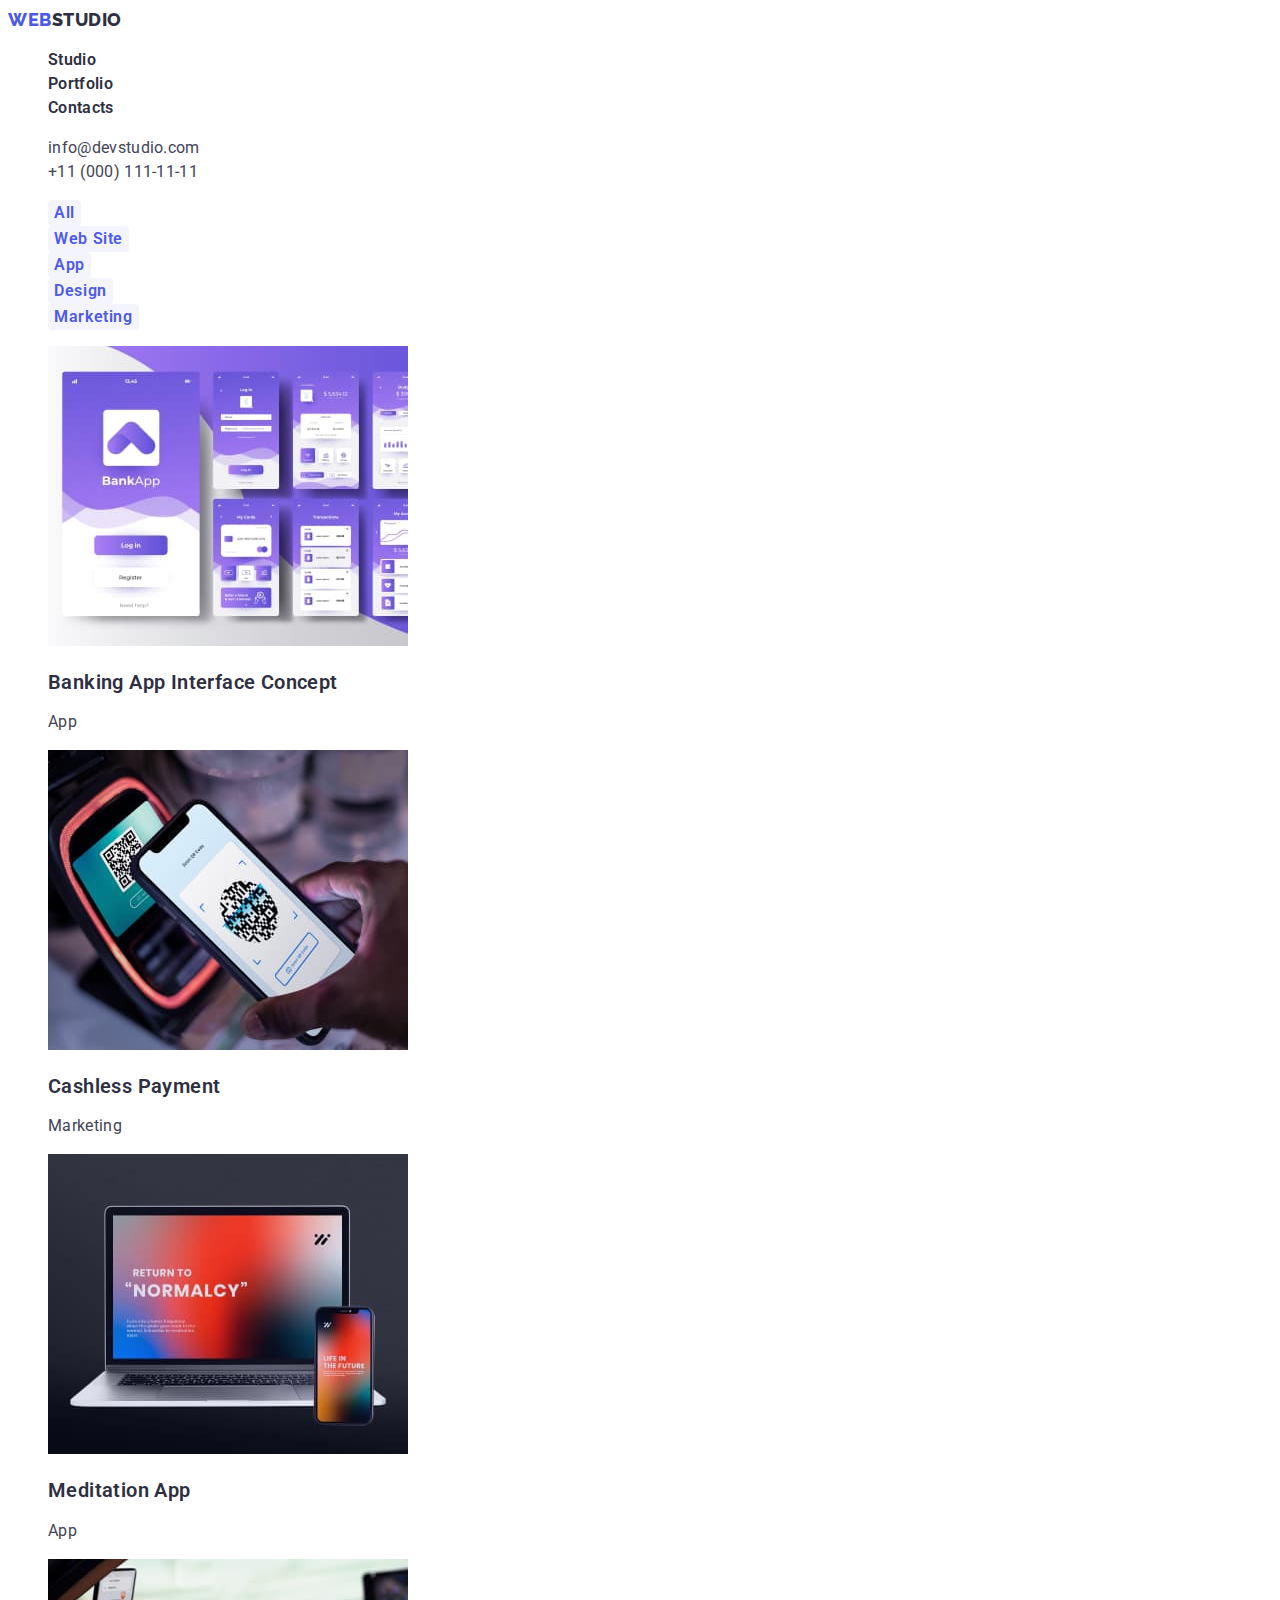
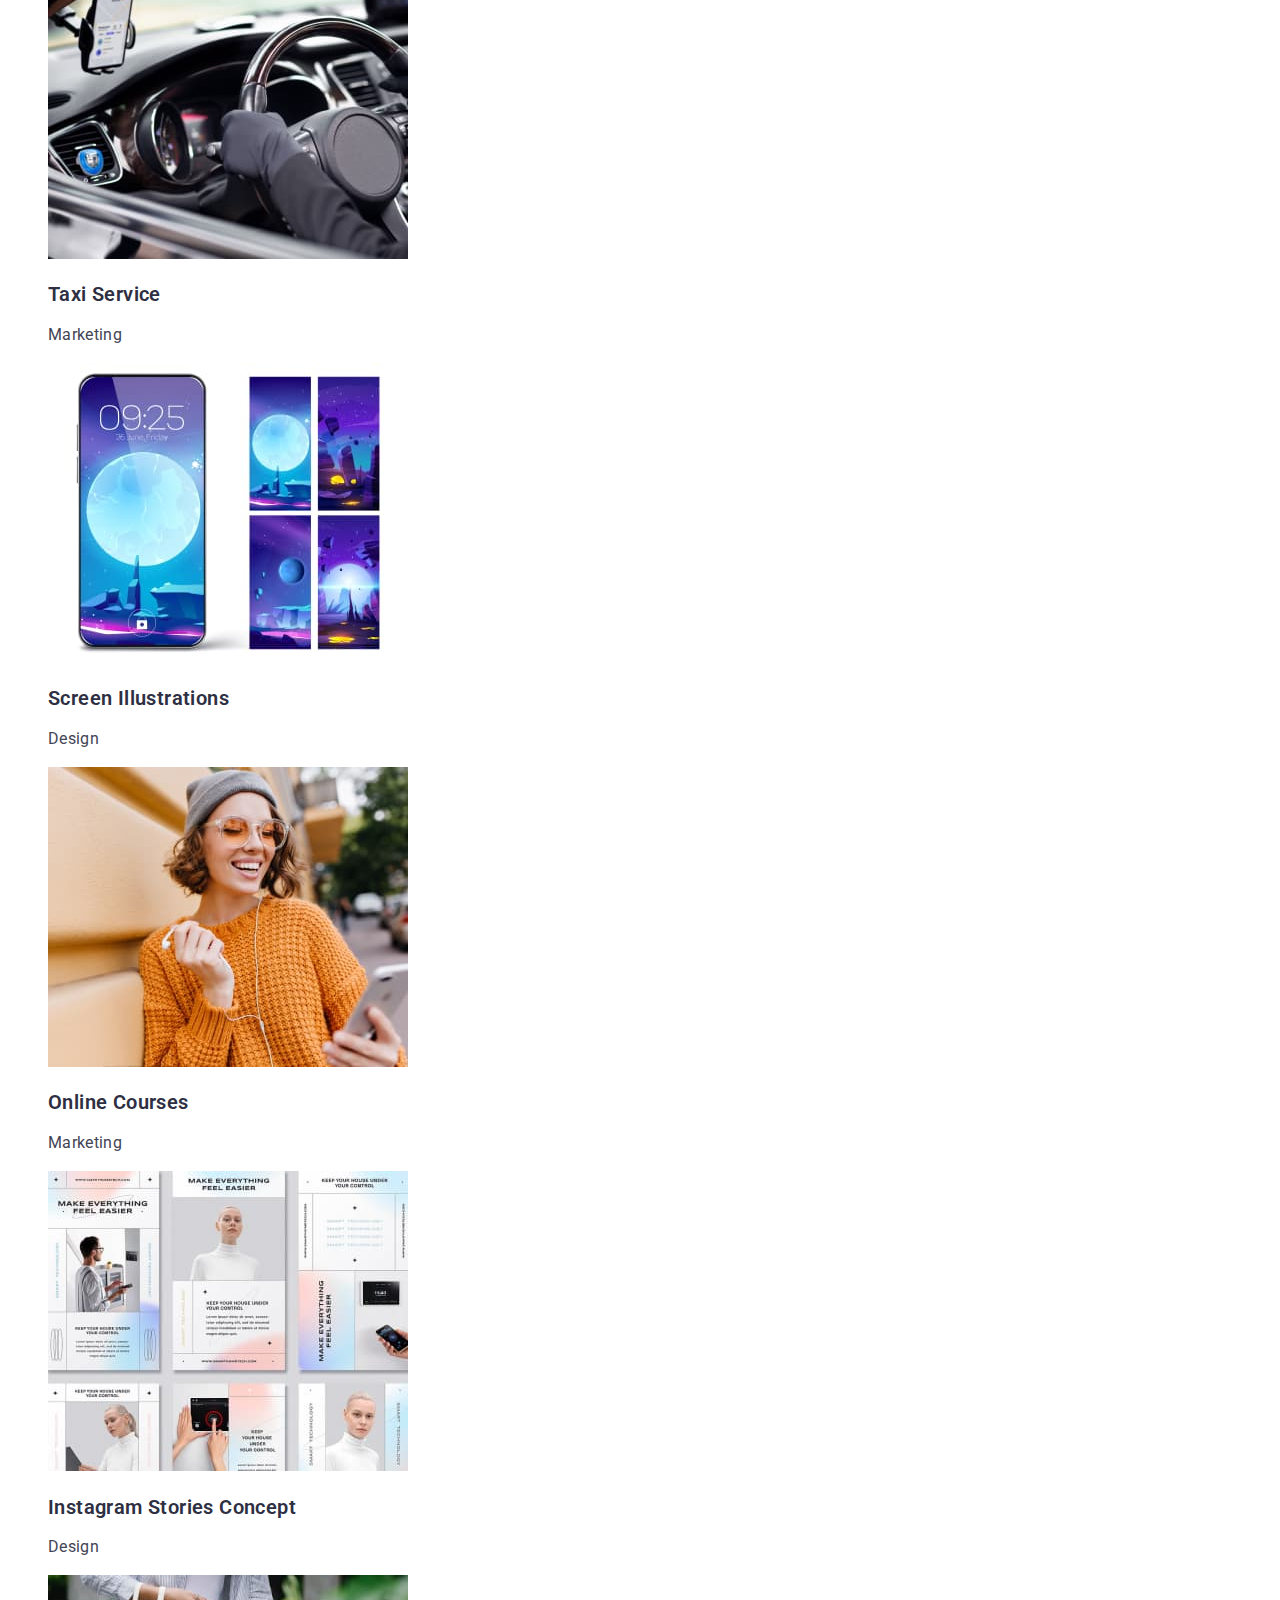
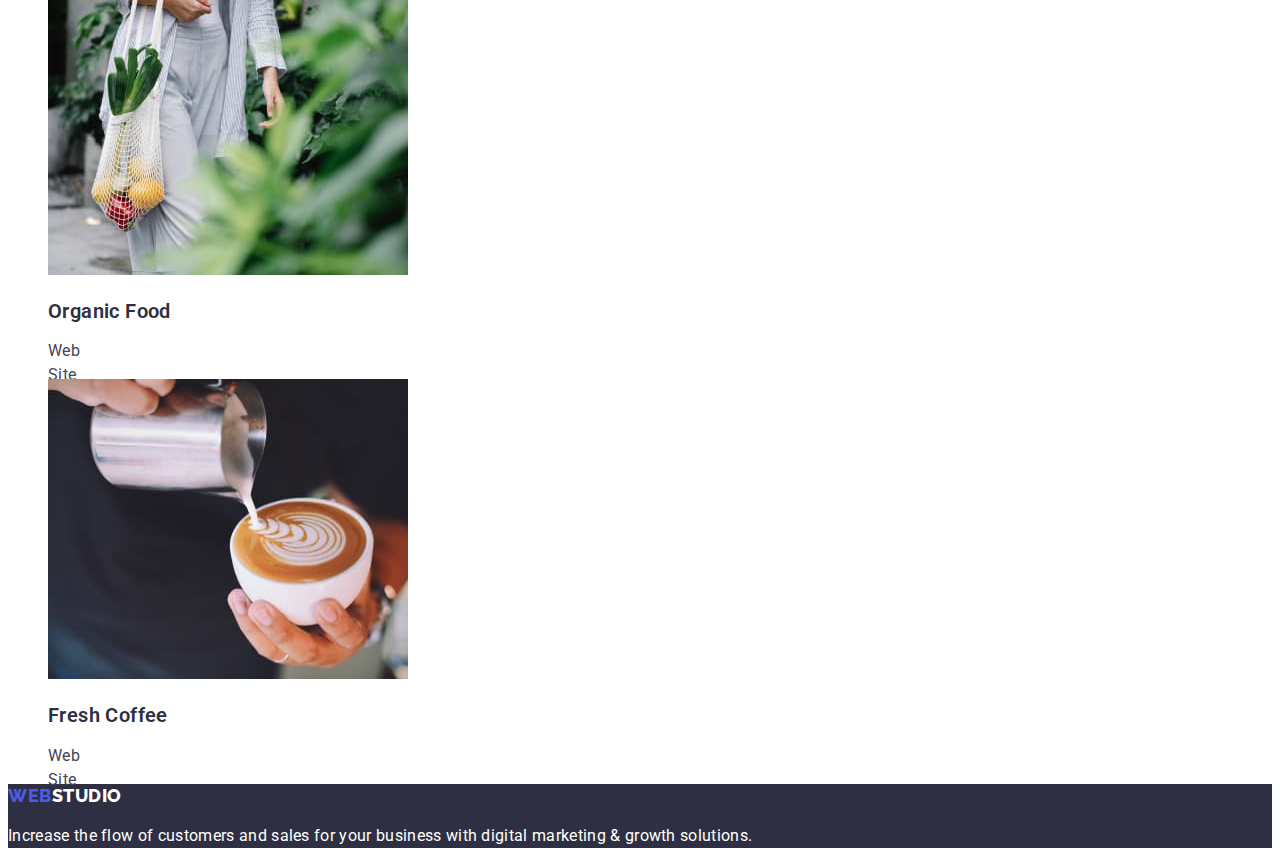
==== portfolio.html @ 1db6c2b7 "Initial commit" ====
<!DOCTYPE html>
<html lang="en">
  <head>
    <meta charset="UTF-8" />
    <meta http-equiv="X-UA-Compatible" content="IE=edge" />
    <meta name="viewport" content="width=device-width, initial-scale=1.0" />

    <title>Portfolio</title>

    <link rel="preconnect" href="https://fonts.googleapis.com" />
    <link rel="preconnect" href="https://fonts.gstatic.com" crossorigin />
    <link
      href="https://fonts.googleapis.com/css2?family=Raleway:wght@800&family=Roboto:wght@400;500;700;900&display=swap"
      rel="stylesheet"
    />

    <link rel="stylesheet" href="./css/style.css" />
  </head>

  <body>
    <!-- Header content -->
    <header>
      <!-- Navigation -->
      <nav>
        <!-- Logo -->
        <a href="./index.html" class="logo"
          ><span class="accent">WEB</span>STUDIO</a
        >
        <!-- Navigation menu -->
        <ul class="nav-link list">
          <li><a href="./index.html" class="link">Studio</a></li>
          <li><a href="./portfolio.html" class="link">Portfolio</a></li>
          <li><a href="" class="link">Contacts</a></li>
        </ul>
      </nav>
      <!-- Contacts in header -->
      <ul class="contacts list">
        <li>
          <a href="mailto:info@devstudio.com" class="contact-link"
            >info@devstudio.com</a
          >
        </li>
        <li>
          <a href="tel:+11(000)1111111" class="contact-link"
            >+11 (000) 111-11-11</a
          >
        </li>
      </ul>
    </header>

    <!-- Main content -->
    <main>
      <!-- Portfolio content -->
      <section>
        <h1 class="visually-hidden">Portfolio</h1>
        <!-- Filter buttons -->
        <ul class="list">
          <li><button type="button" class="filter-btn">All</button></li>
          <li><button type="button" class="filter-btn">Web Site</button></li>
          <li><button type="button" class="filter-btn">App</button></li>
          <li><button type="button" class="filter-btn">Design</button></li>
          <li><button type="button" class="filter-btn">Marketing</button></li>
        </ul>
        <!-- Work examples -->
        <ul class="list">
          <li>
            <a href="./" class="portfolio-link">
              <img
                src="./images/banking-app.jpeg"
                alt="Banking application interfaces"
                width="360"
                height="300"
              />
              <h2 class="project-name">Banking App Interface Concept</h2>
              <p class="prolect-type">App</p>
            </a>
          </li>
          <li>
            <a href="./" class="portfolio-link">
              <img
                src="./images/cashless-payment.jpeg"
                alt="Smartphone shows cashless payment"
                width="360"
                height="300"
              />
              <h2 class="project-name">Cashless Payment</h2>
              <p class="project-type">Marketing</p>
            </a>
          </li>
          <li>
            <a href="./" class="portfolio-link">
              <img
                src="./images/meditation-app.jpeg"
                alt="Laptop shows meditation app"
                width="360"
                height="300"
              />
              <h2 class="project-name">Meditation App</h2>
              <p class="project-type">App</p>
            </a>
          </li>
          <li>
            <a href="./" class="portfolio-link">
              <img
                src="./images/taxi-service.jpeg"
                alt="Driver uses taxi service application"
                width="360"
                height="300"
              />
              <h2 class="project-name">Taxi Service</h2>
              <p class="project-type">Marketing</p>
            </a>
          </li>
          <li>
            <a href="./" class="portfolio-link">
              <img
                src="./images/screen-illustrations.jpeg"
                alt="Smartphone and screen illustrations"
                width="360"
                height="300"
              />
              <h2 class="project-name">Screen Illustrations</h2>
              <p class="project-type">Design</p>
            </a>
          </li>
          <li>
            <a href="./" class="portfolio-link">
              <img
                src="./images/online-courses.jpeg"
                alt="Happy woman watching online courses on a smartphone"
                width="360"
                height="300"
              />
              <h2 class="project-name">Online Courses</h2>
              <p class="project-type">Marketing</p>
            </a>
          </li>
          <li>
            <a href="./" class="portfolio-link">
              <img
                src="./images/inst-stories.jpeg"
                alt="Smartphone with open Instagram"
                width="360"
                height="300"
              />
              <h2 class="project-name">Instagram Stories Concept</h2>
              <p class="project-type">Design</p>
            </a>
          </li>
          <li>
            <a href="./" class="portfolio-link">
              <img
                src="./images/organic-food.jpeg"
                alt="Woman carrying a bag of vegetables"
                width="360"
                height="300"
              />
              <h2 class="project-name">Organic Food</h2>
              <p class="project-type">Web Site</p>
            </a>
          </li>
          <li>
            <a href="./" class="portfolio-link">
              <img
                src="./images/fresh-coffee.jpeg"
                alt="Barista makes coffee art"
                width="360"
                height="300"
              />
              <h2 class="project-name">Fresh Coffee</h2>
              <p class="project-type">Web Site</p>
            </a>
          </li>
        </ul>
      </section>
    </main>

    <!-- Footer content -->
    <footer class="footer">
      <!-- Logo and motto -->
      <div>
        <a href="./index.html" class="logo"
          ><span class="accent">WEB</span>STUDIO</a
        >
        <p class="footer-descriptoin">
          Increase the flow of customers and sales for your business with
          digital marketing & growth solutions.
        </p>
      </div>
    </footer>
  </body>
</html>
---- css/style.css ----
:root {
    --primary-background-color: #ffffff;
    --primary-brand: #4d5ae5;
    --dark: #2e2f42;
    --primary-text-color: #434455;
    --secondary-text-color: #ffffff;
  }
  
  .visually-hidden {
    position: absolute;
    width: 1px;
    height: 1px;
    margin: -1px;
    border: 0;
    padding: 0;
  
    white-space: nowrap;
    clip-path: inset(100%);
    clip: rect(0 0 0 0);
    overflow: hidden;
  }
  /* margin - внешний отступ
  border - рамка
  padding - внутренний отступ
  clip- обрезка
   */
  
  body {
    background-color: var(--primary-background-color);
    color: var(--primary-text-color);
  
    font-family: Roboto, sans-serif;
    font-size: 16px;
  }
  /*font-family - шрифт
  font-size - розмер шрифта
  */

  .list {
    list-style: none;
  }
  /* list-style - вид маркером/нумерации или ее отсутствие */
  
  /* Logo */
  
  .logo {
    color: var(--dark);
    font-family: Raleway, sans-serif;
    text-decoration: none;
    font-weight: 800;
    font-size: 18px;
    line-height: 1.33;
    letter-spacing: 0.03em;
    text-transform: uppercase;
  }
  /* text-decoration - подчеркивание
  letter-spacing - растояние между символами
    text-transform - все букви з большо/маленького регистра
   */
  .accent {
    color: var(--primary-brand);
  }
  
  /*  HEADER */
  
  /* Navigation menu */
  
 .link {
    color: var(--dark);
    font-weight: 600;
    line-height: 1.5;
    letter-spacing: 0.02em;
    text-decoration: none;
  }
  .nav-link  {
       color: var(--dark);
       font-weight: 600;
       line-height: 1.5;
       letter-spacing: 0.02em;
       text-decoration: none;
     }


  .nav-link .link:hover,
  .nav-link .link:focus {
    color: var(--primary-text-color);
  }
  
  .nav-link .link:active {
    color: var(--primary-brand);
  }
  
  /* Contacts */

  .address{
font-style: normal;
}
  
  .contact-link {
    color: inherit;
    text-decoration: none;
    line-height: 1.5;
    letter-spacing: 0.02em;
    font-style: normal;
  }
  
  .contact-link:hover,
  .contact-link:focus {
    color: var(--primary-brand);
  }
  
  /* INDEX.HTML */
  /* MAIN CONTENT */
  
  /* Hero */

  .hero-title {
    /* temporary background color because text color is white */
    background-color: #2e2f42;
    color: var(--secondary-text-color);
    font-weight: 500;
    font-size: 56px;
    line-height: 1.07;
    text-align: center;
    letter-spacing: 0.02em;
   
  }
  /*text-align - расположение тескта на странице(лево/центр/право)  */
  
  .btn {
    color: var(--secondary-text-color);
    background-color: var(--primary-brand);
    font-family: inherit;
    font-weight: 500;
    font-size: 16px;
    line-height: 1.19;
    letter-spacing: 0.04em;
  
    box-shadow: 0px 4px 4px rgba(0, 0, 0, 0.15);
    border-radius: 4px;
    border-style: none;
  
    cursor: pointer;
  }
  
  .btn:hover,
  .btn:focus {
    box-shadow: 0px 1px 6px rgba(46, 47, 66, 0.08), 0px 1px 1px rgba(46, 47, 66, 0.16), 0px 2px 1px rgba(46, 47, 66, 0.08);
    border-radius: 4px;
  }
  
  .btn:active {
    background-color: #404bbf;
    box-shadow: 0px 4px 4px rgba(0, 0, 0, 0.15);
    border-radius: 4px;
  }
  
  /* Sections - General styles */
  
  .section-title {
    color: var(--dark);
    font-weight: 500;
    font-size: 36px;
    line-height: 1.11;
    text-align: center;
    letter-spacing: 0.02em;
    text-transform: capitalize;
  }
  
  .advantage-title,
  .name {
    color: var(--dark);
    font-weight: 600;
    font-size: 20px;
    line-height: 1.2;
    letter-spacing: 0.02em;
  }
  
  .advantage-description,
  .position {
    line-height: 1.5;
    letter-spacing: 0.02em;
  }
  
  .team {
    background-color: #f4f4fd;
  }
  
  /* PORTFOLIO.HTML */
  /* MAIN CONTENT */
  
  /* Filter button */
  
  .filter-btn {
    color: var(--primary-brand);
    font-family: inherit;
    font-weight: 600;
    font-size: 16px;
    line-height: 1.5;
    letter-spacing: 0.04em;
  
    background-color: #f4f4fd;
    border: 1px solid #e7e9fc;
    border-radius: 4px;
  
    cursor: pointer;
    border: none;
  }
  
  .filter-btn:hover,
  .filter-btn:focus {
    background-color: var(--primary-brand);
    color: var(--secondary-text-color);
    box-shadow: 0px 3px 1px rgba(0, 0, 0, 0.1), 0px 2px 1px rgba(0, 0, 0, 0.08), 0px 2px 2px rgba(0, 0, 0, 0.12);
  }
  
  /* Portfolio items */
  
  .portfolio-link {
    color: inherit;
    text-decoration: none;
    line-height: 1.5;
    letter-spacing: 0.02em;
  }
  
  .project-name {
    color: var(--dark);
    font-weight: 600;
    font-size: 20px;
    line-height: 1.2;
    letter-spacing: 0.02em;
  }

  .project-type{
      width: 30px;
      height: 24px;
    
      font-family: 'Roboto';
      font-style: normal;
      font-weight: 400;
      font-size: 16px;
      line-height: 24px;
      letter-spacing: 0.02em;
      
      /* identical to box height, or 150% */
    
      letter-spacing: 0.02em;
  }
  
  /* FOOTER */
  .footer {
    background-color: var(--dark);
  }
  
  .footer .logo,
  .footer-descriptoin {
    color: var(--secondary-text-color);
  }
  
  .footer-descriptoin {
    line-height: 1.5;
    letter-spacing: 0.02em;
  }
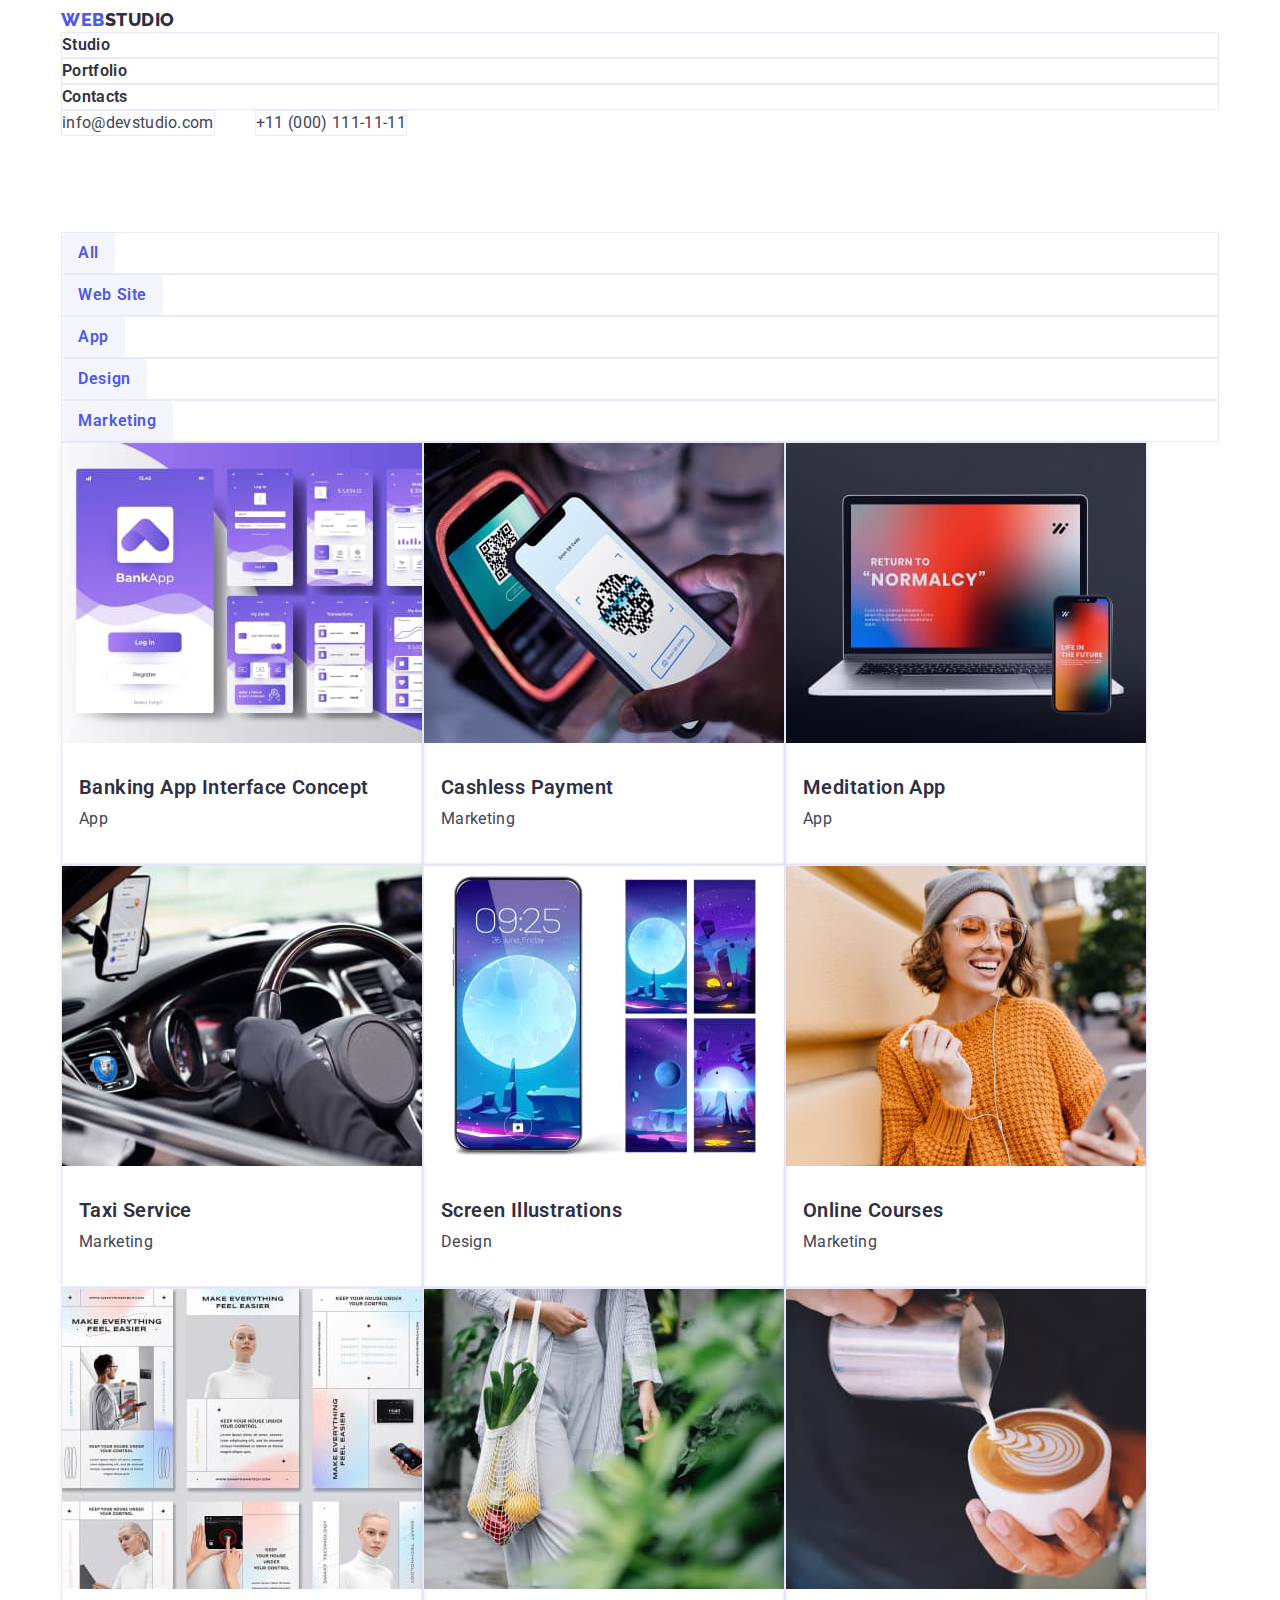
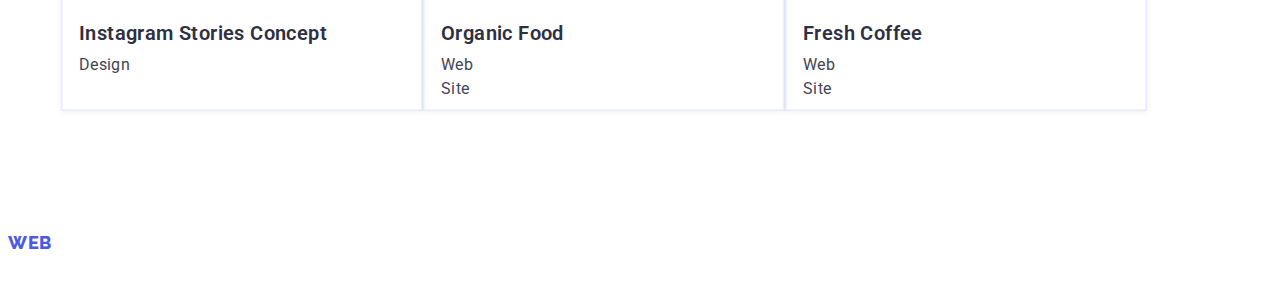
==== commit 4695574f: "have done today" ====
--- a/portfolio.html
+++ b/portfolio.html
@@ -20,158 +20,192 @@
   <body>
     <!-- Header content -->
     <header>
-      <!-- Navigation -->
-      <nav>
-        <!-- Logo -->
-        <a href="./index.html" class="logo"
-          ><span class="accent">WEB</span>STUDIO</a
-        >
-        <!-- Navigation menu -->
-        <ul class="nav-link list">
-          <li><a href="./index.html" class="link">Studio</a></li>
-          <li><a href="./portfolio.html" class="link">Portfolio</a></li>
-          <li><a href="" class="link">Contacts</a></li>
+      <div class="container">
+        <!-- Navigation -->
+        <nav>
+          <!-- Logo -->
+          <a href="./index.html" class="logo"
+            ><span class="accent">WEB</span>STUDIO</a
+          >
+          <!-- Navigation menu -->
+          <ul class="nav-link list">
+            <li class="item"><a href="./index.html" class="link">Studio</a></li>
+            <li class="item">
+              <a href="./portfolio.html" class="link">Portfolio</a>
+            </li>
+            <li class="item"><a href="" class="link">Contacts</a></li>
+          </ul>
+        </nav>
+        <!-- Contacts in header -->
+        <ul class="contacts list">
+          <li class="item">
+            <a href="mailto:info@devstudio.com" class="contact-link"
+              >info@devstudio.com</a
+            >
+          </li>
+          <li class="item">
+            <a href="tel:+11(000)1111111" class="contact-link"
+              >+11 (000) 111-11-11</a
+            >
+          </li>
         </ul>
-      </nav>
-      <!-- Contacts in header -->
-      <ul class="contacts list">
-        <li>
-          <a href="mailto:info@devstudio.com" class="contact-link"
-            >info@devstudio.com</a
-          >
-        </li>
-        <li>
-          <a href="tel:+11(000)1111111" class="contact-link"
-            >+11 (000) 111-11-11</a
-          >
-        </li>
-      </ul>
+      </div>
     </header>
 
     <!-- Main content -->
     <main>
       <!-- Portfolio content -->
-      <section>
-        <h1 class="visually-hidden">Portfolio</h1>
-        <!-- Filter buttons -->
-        <ul class="list">
-          <li><button type="button" class="filter-btn">All</button></li>
-          <li><button type="button" class="filter-btn">Web Site</button></li>
-          <li><button type="button" class="filter-btn">App</button></li>
-          <li><button type="button" class="filter-btn">Design</button></li>
-          <li><button type="button" class="filter-btn">Marketing</button></li>
-        </ul>
-        <!-- Work examples -->
-        <ul class="list">
-          <li>
-            <a href="./" class="portfolio-link">
-              <img
-                src="./images/banking-app.jpeg"
-                alt="Banking application interfaces"
-                width="360"
-                height="300"
-              />
-              <h2 class="project-name">Banking App Interface Concept</h2>
-              <p class="prolect-type">App</p>
-            </a>
-          </li>
-          <li>
-            <a href="./" class="portfolio-link">
-              <img
-                src="./images/cashless-payment.jpeg"
-                alt="Smartphone shows cashless payment"
-                width="360"
-                height="300"
-              />
-              <h2 class="project-name">Cashless Payment</h2>
-              <p class="project-type">Marketing</p>
-            </a>
-          </li>
-          <li>
-            <a href="./" class="portfolio-link">
-              <img
-                src="./images/meditation-app.jpeg"
-                alt="Laptop shows meditation app"
-                width="360"
-                height="300"
-              />
-              <h2 class="project-name">Meditation App</h2>
-              <p class="project-type">App</p>
-            </a>
-          </li>
-          <li>
-            <a href="./" class="portfolio-link">
-              <img
-                src="./images/taxi-service.jpeg"
-                alt="Driver uses taxi service application"
-                width="360"
-                height="300"
-              />
-              <h2 class="project-name">Taxi Service</h2>
-              <p class="project-type">Marketing</p>
-            </a>
-          </li>
-          <li>
-            <a href="./" class="portfolio-link">
-              <img
-                src="./images/screen-illustrations.jpeg"
-                alt="Smartphone and screen illustrations"
-                width="360"
-                height="300"
-              />
-              <h2 class="project-name">Screen Illustrations</h2>
-              <p class="project-type">Design</p>
-            </a>
-          </li>
-          <li>
-            <a href="./" class="portfolio-link">
-              <img
-                src="./images/online-courses.jpeg"
-                alt="Happy woman watching online courses on a smartphone"
-                width="360"
-                height="300"
-              />
-              <h2 class="project-name">Online Courses</h2>
-              <p class="project-type">Marketing</p>
-            </a>
-          </li>
-          <li>
-            <a href="./" class="portfolio-link">
-              <img
-                src="./images/inst-stories.jpeg"
-                alt="Smartphone with open Instagram"
-                width="360"
-                height="300"
-              />
-              <h2 class="project-name">Instagram Stories Concept</h2>
-              <p class="project-type">Design</p>
-            </a>
-          </li>
-          <li>
-            <a href="./" class="portfolio-link">
-              <img
-                src="./images/organic-food.jpeg"
-                alt="Woman carrying a bag of vegetables"
-                width="360"
-                height="300"
-              />
-              <h2 class="project-name">Organic Food</h2>
-              <p class="project-type">Web Site</p>
-            </a>
-          </li>
-          <li>
-            <a href="./" class="portfolio-link">
-              <img
-                src="./images/fresh-coffee.jpeg"
-                alt="Barista makes coffee art"
-                width="360"
-                height="300"
-              />
-              <h2 class="project-name">Fresh Coffee</h2>
-              <p class="project-type">Web Site</p>
-            </a>
-          </li>
-        </ul>
+      <section class="section portfolio">
+        <div class="container">
+          <h1 class="visually-hidden">Portfolio</h1>
+          <!-- Filter buttons -->
+          <ul class="list">
+            <li class="item">
+              <button type="button" class="filter-btn">All</button>
+            </li>
+            <li class="item">
+              <button type="button" class="filter-btn">Web Site</button>
+            </li>
+            <li class="item">
+              <button type="button" class="filter-btn">App</button>
+            </li>
+            <li class="item">
+              <button type="button" class="filter-btn">Design</button>
+            </li>
+            <li class="item">
+              <button type="button" class="filter-btn">Marketing</button>
+            </li>
+          </ul>
+          <!-- Work examples -->
+          <ul class="work-examples list">
+            <li class="item">
+              <a href="./" class="portfolio-link">
+                <img
+                  src="./images/banking-app.jpeg"
+                  alt="Banking application interfaces"
+                  width="360"
+                  height="300"
+                />
+                <div class="example-description">
+                  <h2 class="project-name">Banking App Interface Concept</h2>
+                  <p class="prolect-type">App</p>
+                </div>
+              </a>
+            </li>
+            <li class="item">
+              <a href="./" class="portfolio-link">
+                <img
+                  src="./images/cashless-payment.jpeg"
+                  alt="Smartphone shows cashless payment"
+                  width="360"
+                  height="300"
+                />
+                <div class="example-description">
+                  <h2 class="project-name">Cashless Payment</h2>
+                  <p class="project-type">Marketing</p>
+                </div>
+              </a>
+            </li>
+            <li class="item">
+              <a href="./" class="portfolio-link">
+                <img
+                  src="./images/meditation-app.jpeg"
+                  alt="Laptop shows meditation app"
+                  width="360"
+                  height="300"
+                />
+                <div class="example-description">
+                  <h2 class="project-name">Meditation App</h2>
+                  <p class="project-type">App</p>
+                </div>
+              </a>
+            </li>
+            <li class="item">
+              <a href="./" class="portfolio-link">
+                <img
+                  src="./images/taxi-service.jpeg"
+                  alt="Driver uses taxi service application"
+                  width="360"
+                  height="300"
+                />
+                <div class="example-description">
+                  <h2 class="project-name">Taxi Service</h2>
+                  <p class="project-type">Marketing</p>
+                </div>
+              </a>
+            </li>
+            <li class="item">
+              <a href="./" class="portfolio-link">
+                <img
+                  src="./images/screen-illustrations.jpeg"
+                  alt="Smartphone and screen illustrations"
+                  width="360"
+                  height="300"
+                />
+                <div class="example-description">
+                  <h2 class="project-name">Screen Illustrations</h2>
+                  <p class="project-type">Design</p>
+                </div>
+              </a>
+            </li>
+            <li class="item">
+              <a href="./" class="portfolio-link">
+                <img
+                  src="./images/online-courses.jpeg"
+                  alt="Happy woman watching online courses on a smartphone"
+                  width="360"
+                  height="300"
+                />
+                <div class="example-description">
+                  <h2 class="project-name">Online Courses</h2>
+                  <p class="project-type">Marketing</p>
+                </div>
+              </a>
+            </li>
+            <li class="item">
+              <a href="./" class="portfolio-link">
+                <img
+                  src="./images/inst-stories.jpeg"
+                  alt="Smartphone with open Instagram"
+                  width="360"
+                  height="300"
+                />
+                <div class="example-description">
+                  <h2 class="project-name">Instagram Stories Concept</h2>
+                  <p class="project-type">Design</p>
+                </div>
+              </a>
+            </li>
+            <li class="item">
+              <a href="./" class="portfolio-link">
+                <img
+                  src="./images/organic-food.jpeg"
+                  alt="Woman carrying a bag of vegetables"
+                  width="360"
+                  height="300"
+                />
+                <div class="example-description">
+                  <h2 class="project-name">Organic Food</h2>
+                  <p class="project-type">Web Site</p>
+                </div>
+              </a>
+            </li>
+            <li class="item">
+              <a href="./" class="portfolio-link">
+                <img
+                  src="./images/fresh-coffee.jpeg"
+                  alt="Barista makes coffee art"
+                  width="360"
+                  height="300"
+                />
+                <div class="example-description">
+                  <h2 class="project-name">Fresh Coffee</h2>
+                  <p class="project-type">Web Site</p>
+                </div>
+              </a>
+            </li>
+          </ul>
+        </div>
       </section>
     </main>
 
--- a/css/style.css
+++ b/css/style.css
@@ -7,6 +7,31 @@
     --secondary-text-color: #ffffff;
   }
   
+    /* Reset */
+  
+    .list {
+      list-style: none;
+      padding-left: 0;
+      margin: 0;
+    }
+  
+    h1,
+    h2,
+    h3,
+    h4,
+    h5,
+    h6,
+    p {
+      margin-top: 0;
+      margin-bottom: 0;
+    }
+
+        img {
+          display: block;
+          max-width: 100%;
+          height: auto;
+        }
+
   .visually-hidden {
     position: absolute;
     width: 1px;
@@ -25,7 +50,8 @@
   padding - внутренний отступ
   clip- обрезка
    */
-  
+
+    
   body {
     background-color: var(--primary-background-color);
     color: var(--primary-text-color);
@@ -37,6 +63,16 @@
   font-size - розмер шрифта
   */
 
+    .container {
+      width: 1158px;
+      padding: 0 15px;
+      margin: 0 auto;
+    }
+  
+    .section {
+      padding: 120px 0;
+    }
+
   .list {
     list-style: none;
   }
@@ -45,6 +81,9 @@
   /* Logo */
   
   .logo {
+    display: inline-block;
+      margin-right: 77px;
+
     color: var(--dark);
     font-family: Raleway, sans-serif;
     text-decoration: none;
@@ -63,6 +102,17 @@
   }
   
   /*  HEADER */
+     .page-header {
+       box-shadow: 0px 2px 1px rgba(46, 47, 66, 0.08), 0px 1px 1px rgba(46, 47, 66, 0.16), 0px 1px 6px rgba(46, 47, 66, 0.08);
+     }
+  
+     .page-header>.container,
+     .main-nav {
+       display: flex;
+       align-items: center;
+     }
+
+     
   
   /* Navigation menu */
   
@@ -90,12 +140,40 @@
   .nav-link .link:active {
     color: var(--primary-brand);
   }
+
+    .site-nav {
+      display: flex;
+    }
+  
+    .site-nav>.item:not(:last-child) {
+      margin-right: 40px;
+    }
+
+        .site-nav .link {
+          display: block;
+          padding: 24px 0;
+        }
   
   /* Contacts */
+
+    .contacts {
+      display: flex;
+      margin-left: auto;
+      
+    }
+  
+    .contacts>.item:not(:last-child) {
+      margin-right: 40px;
+    }
 
   .address{
 font-style: normal;
 }
+
+.contact {
+  display: block;
+  padding: 24px 0;
+}
   
   .contact-link {
     color: inherit;
@@ -115,8 +193,13 @@
   
   /* Hero */
 
+    .hero {
+      padding: 192px 0;
+    }
+
   .hero-title {
     /* temporary background color because text color is white */
+    margin: 0 auto 48px;
     background-color: #2e2f42;
     color: var(--secondary-text-color);
     font-weight: 500;
@@ -129,6 +212,11 @@
   /*text-align - расположение тескта на странице(лево/центр/право)  */
   
   .btn {
+    display: inline-block;
+      padding: 16px 32px;
+      border-radius: 4px;
+      border-style: none;
+
     color: var(--secondary-text-color);
     background-color: var(--primary-brand);
     font-family: inherit;
@@ -159,6 +247,7 @@
   /* Sections - General styles */
   
   .section-title {
+    margin-bottom: 72px;
     color: var(--dark);
     font-weight: 500;
     font-size: 36px;
@@ -170,6 +259,8 @@
   
   .advantage-title,
   .name {
+     margin-bottom: 8px;
+     
     color: var(--dark);
     font-weight: 600;
     font-size: 20px;
@@ -186,6 +277,19 @@
   .team {
     background-color: #f4f4fd;
   }
+
+    .advantages-title .list,
+    .products .list,
+    .team .list {
+      display: flex;
+      flex-wrap: wrap;
+      margin-left: calc(-1 * var(--primary-margin-btwn-items));
+    }
+
+        .advantages-title .item {
+          flex-basis: calc(100% / 4 - var(--primary-margin-btwn-items));
+          margin-left: var(--primary-margin-btwn-items);
+        }
   
   /* PORTFOLIO.HTML */
   /* MAIN CONTENT */
@@ -193,6 +297,11 @@
   /* Filter button */
   
   .filter-btn {
+    display: inline-block;
+      padding: 8px 16px;
+      border: 1px solid #e7e9fc;
+      border-radius: 4px;
+
     color: var(--primary-brand);
     font-family: inherit;
     font-weight: 600;
@@ -216,6 +325,30 @@
   }
   
   /* Portfolio items */
+
+    .portfolio {
+      padding-top: 96px;
+    }
+      .work-examples {
+          display: flex;
+          flex-wrap: wrap;
+          margin-left: calc(-1 * var(--primary-margin-btwn-items));
+          margin-top: calc(-2 * var(--primary-margin-btwn-items));
+        }
+      
+        .work-examples>.item {
+          flex-basis: calc(100% / 3 - var(--primary-margin-btwn-items));
+          margin-left: var(--primary-margin-btwn-items);
+          margin-top: calc(2 * var(--primary-margin-btwn-items));
+      
+          box-shadow: 0px 1px 6px rgba(46, 47, 66, 0.08);
+        }
+      
+        .example-description {
+          padding: 32px 0 32px 16px;
+          border: 0.5px solid #f4f4fd;
+          border-top: none;
+        }
   
   .portfolio-link {
     color: inherit;
@@ -225,6 +358,8 @@
   }
   
   .project-name {
+    margin-bottom: 8px;
+    
     color: var(--dark);
     font-weight: 600;
     font-size: 20px;
@@ -232,7 +367,7 @@
     letter-spacing: 0.02em;
   }
 
-  .project-type{
+  .project-type {
       width: 30px;
       height: 24px;
     
@@ -242,15 +377,40 @@
       font-size: 16px;
       line-height: 24px;
       letter-spacing: 0.02em;
+}
+
+      .item {
+          flex-basis: calc(100% / 3 - var(--primary-margin-btwn-items));
+          margin-left: var(--primary-margin-btwn-items);
+      
+          border: 1px solid #e7e9fc;
+      }
+
+  .team .item {
+ flex-basis: calc(100% / 4 - var(--primary-margin-btwn-items));
+margin-left: var(--primary-margin-btwn-items);
+box-shadow: 0px 1px 6px rgba(46, 47, 66, 0.08), 0px 1px 1px rgba(46, 47, 66, 0.16), 0px 2px 1px rgba(46, 47, 66, 0.08);
+border-radius: 0px 0px 4px 4px;
+  }
+ 
+      .team .item-description {
+              text-align: center;
+              padding: 32px 16px;
+              border-radius: 0px 0px 4px 4px;
+          
+              background-color: var(--primary-background-color);
+            }
       
       /* identical to box height, or 150% */
     
       letter-spacing: 0.02em;
-  }
+  
   
   /* FOOTER */
   .footer {
     background-color: var(--dark);
+    padding: 100px 0;
+      
   }
   
   .footer .logo,
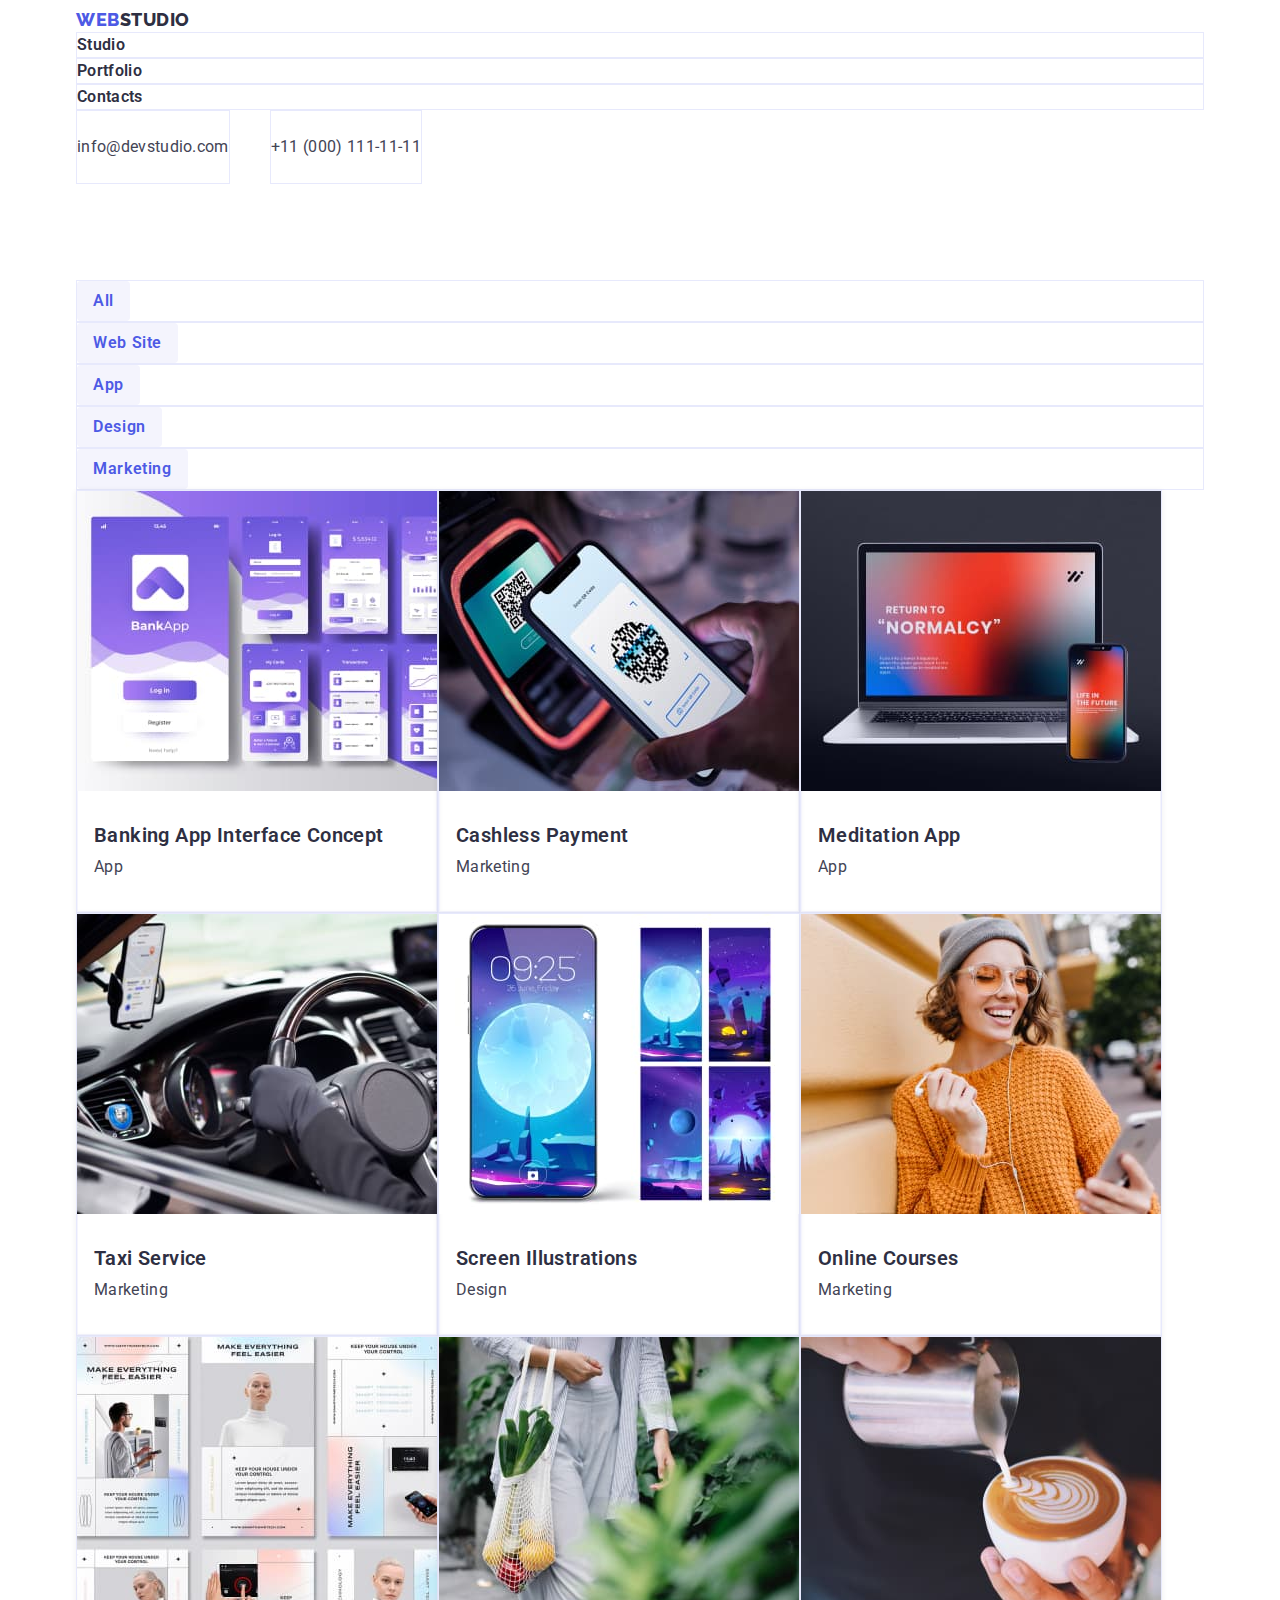
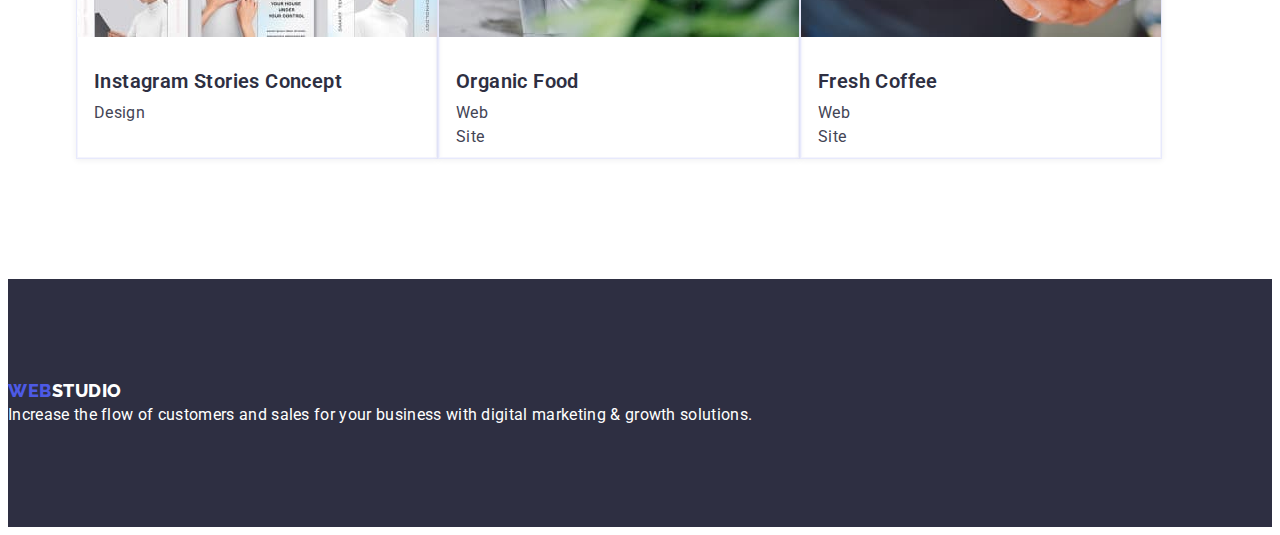
==== commit 813f4716: "add" ====
--- a/css/style.css
+++ b/css/style.css
@@ -1,4 +1,11 @@
-
+html{
+  box-sizing: border-box;
+}
+*,
+*::after,
+*::before{
+  box-sizing: inherit;
+}
 :root {
     --primary-background-color: #ffffff;
     --primary-brand: #4d5ae5;
@@ -26,7 +33,7 @@
       margin-bottom: 0;
     }
 
-        img {
+  img {
           display: block;
           max-width: 100%;
           height: auto;
@@ -63,18 +70,18 @@
   font-size - розмер шрифта
   */
 
-    .container {
-      width: 1158px;
-      padding: 0 15px;
-      margin: 0 auto;
-    }
-  
-    .section {
-      padding: 120px 0;
+ .container {
+    width: 1158px;
+    padding: 0 15px;
+    margin: 0 auto;
+    }
+  
+  .section {
+    padding: 120px 0;
     }
 
   .list {
-    list-style: none;
+   list-style: none;
   }
   /* list-style - вид маркером/нумерации или ее отсутствие */
   
@@ -82,7 +89,7 @@
   
   .logo {
     display: inline-block;
-      margin-right: 77px;
+    margin-right: 77px;
 
     color: var(--dark);
     font-family: Raleway, sans-serif;
@@ -102,16 +109,22 @@
   }
   
   /*  HEADER */
-     .page-header {
-       box-shadow: 0px 2px 1px rgba(46, 47, 66, 0.08), 0px 1px 1px rgba(46, 47, 66, 0.16), 0px 1px 6px rgba(46, 47, 66, 0.08);
+  .page-header {
+     box-shadow: 0px 2px 1px rgba(46, 47, 66, 0.08), 0px 1px 1px rgba(46, 47, 66, 0.16), 0px 1px 6px rgba(46, 47, 66, 0.08);
      }
   
-     .page-header>.container,
-     .main-nav {
-       display: flex;
-       align-items: center;
+ .page-header > .container,
+ .main-nav {
+    display: flex;
+    align-items: center;
      }
-
+.site-nav {
+  display: flex;
+}
+
+.site-nav>.item:not(:last-child) {
+  margin-right: 40px;
+}
      
   
   /* Navigation menu */
@@ -176,6 +189,10 @@
 }
   
   .contact-link {
+    display: block;
+    padding: 24px 0;
+
+
     color: inherit;
     text-decoration: none;
     line-height: 1.5;
@@ -195,10 +212,14 @@
 
     .hero {
       padding: 192px 0;
+
+      background-color: var(--dark);
+      text-align: center;
     }
 
   .hero-title {
     /* temporary background color because text color is white */
+    width: 492px;
     margin: 0 auto 48px;
     background-color: #2e2f42;
     color: var(--secondary-text-color);
@@ -248,6 +269,7 @@
   
   .section-title {
     margin-bottom: 72px;
+    
     color: var(--dark);
     font-weight: 500;
     font-size: 36px;
@@ -278,17 +300,17 @@
     background-color: #f4f4fd;
   }
 
-    .advantages-title .list,
-    .products .list,
-    .team .list {
-      display: flex;
-      flex-wrap: wrap;
-      margin-left: calc(-1 * var(--primary-margin-btwn-items));
-    }
-
-        .advantages-title .item {
-          flex-basis: calc(100% / 4 - var(--primary-margin-btwn-items));
-          margin-left: var(--primary-margin-btwn-items);
+ .advantages-title .list,
+ .products .list,
+ .team .list {
+    display: flex;
+    flex-wrap: wrap;
+    margin-left: calc(-1 * var(--primary-margin-btwn-items));
+    }
+
+  .advantages-title .item {
+      flex-basis: calc(100% / 4 - var(--primary-margin-btwn-items));
+      margin-left: var(--primary-margin-btwn-items);
         }
   
   /* PORTFOLIO.HTML */
@@ -402,12 +424,11 @@
             }
       
       /* identical to box height, or 150% */
-    
-      letter-spacing: 0.02em;
   
   
   /* FOOTER */
-  .footer {
+
+  .footer{
     background-color: var(--dark);
     padding: 100px 0;
       
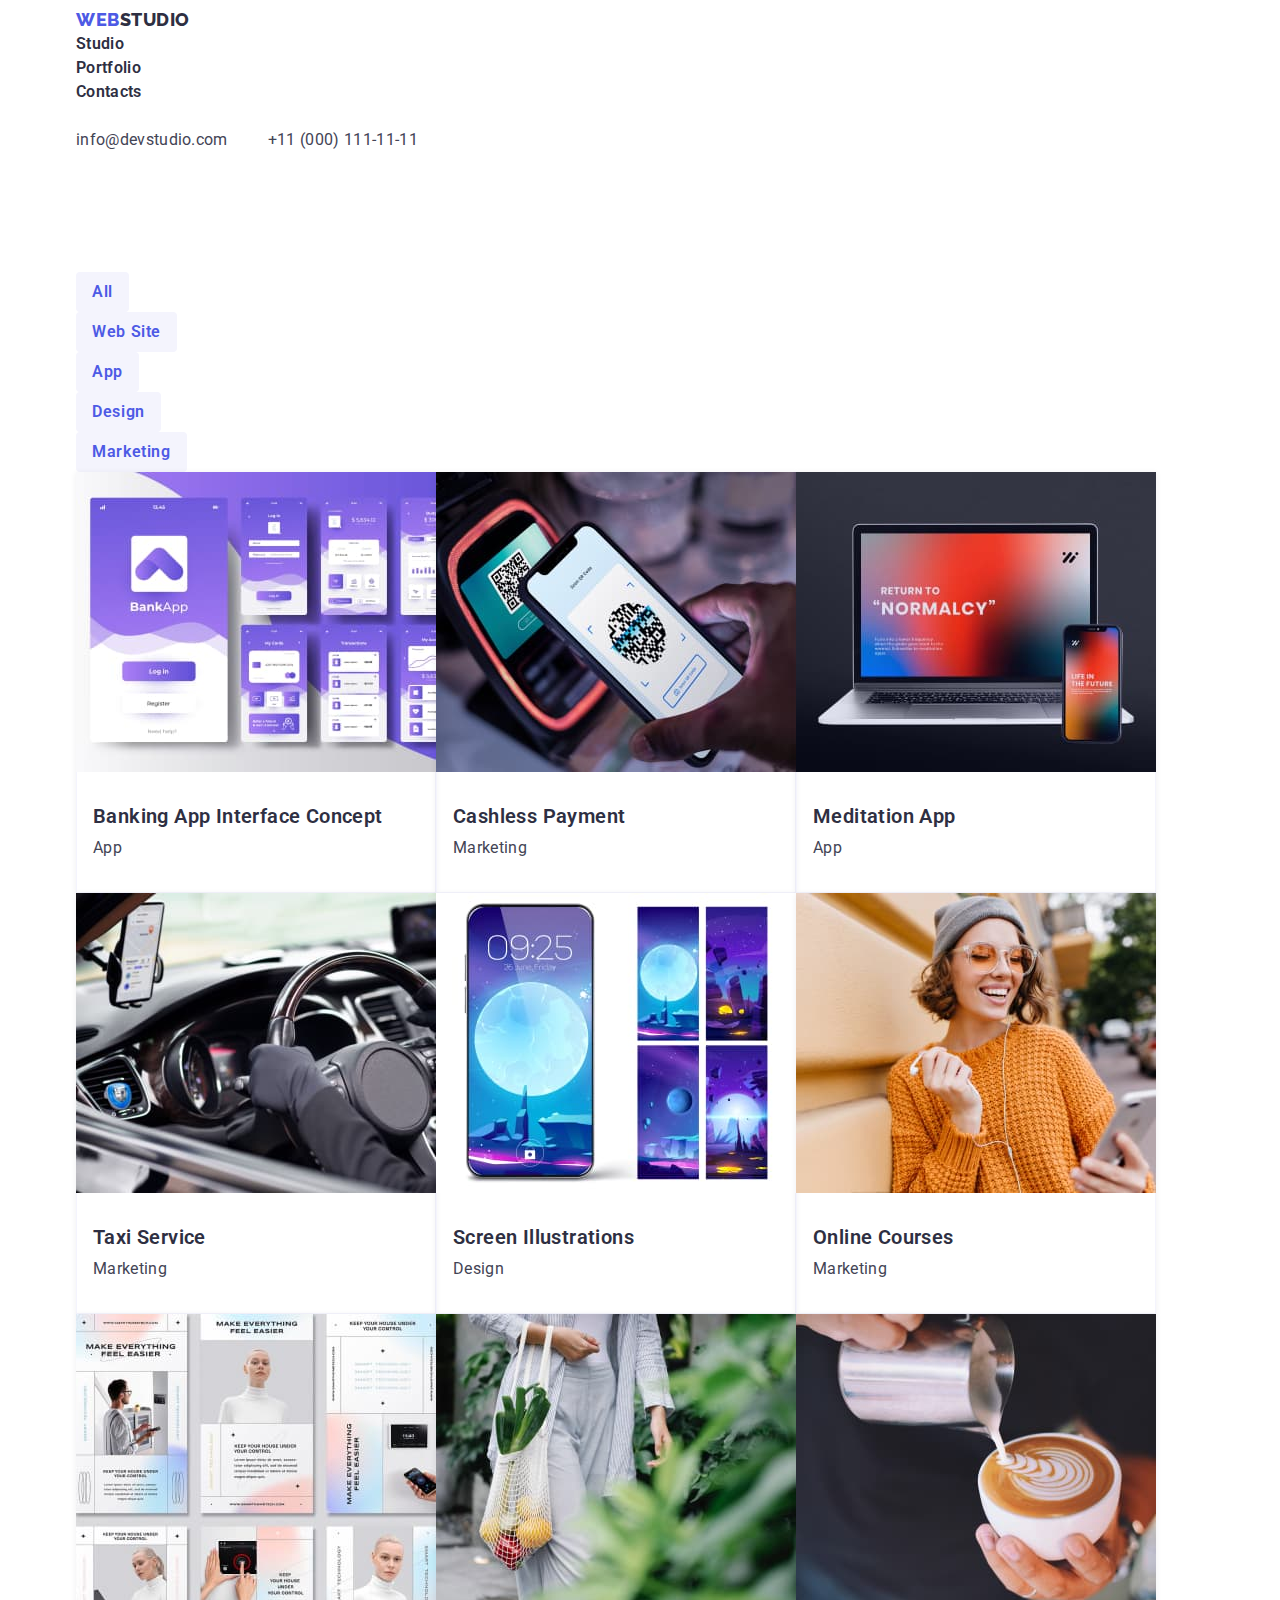
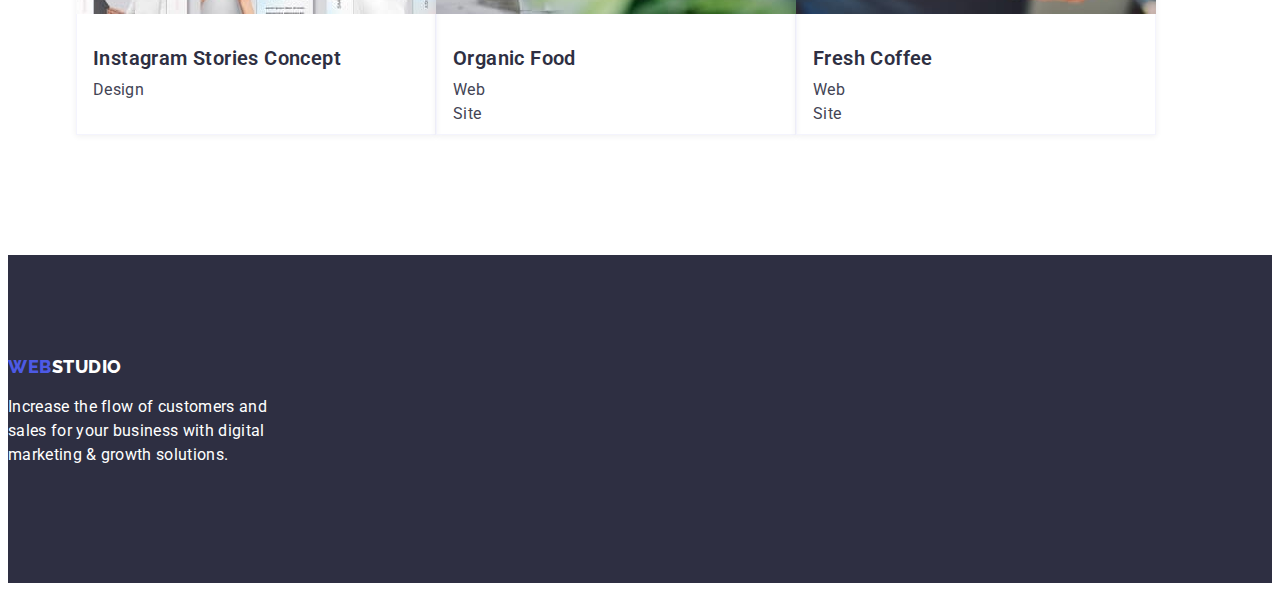
==== commit a00df2ac: "change classes" ====
--- a/portfolio.html
+++ b/portfolio.html
@@ -12,6 +12,13 @@
     <link
       href="https://fonts.googleapis.com/css2?family=Raleway:wght@800&family=Roboto:wght@400;500;700;900&display=swap"
       rel="stylesheet"
+    />
+    <link
+      rel="stylesheet"
+      href="https://cdnjs.cloudflare.com/ajax/libs/modern-normalize/1.1.0/modern-normalize.min.css"
+      integrity="sha512-wpPYUAdjBVSE4KJnH1VR1HeZfpl1ub8YT/NKx4PuQ5NmX2tKuGu6U/JRp5y+Y8XG2tV+wKQpNHVUX03MfMFn9Q=="
+      crossorigin="anonymous"
+      referrerpolicy="no-referrer"
     />
 
     <link rel="stylesheet" href="./css/style.css" />
--- a/css/style.css
+++ b/css/style.css
@@ -117,9 +117,12 @@
  .main-nav {
     display: flex;
     align-items: center;
+    margin-right: auto;
      }
+
 .site-nav {
   display: flex;
+  
 }
 
 .site-nav>.item:not(:last-child) {
@@ -191,7 +194,7 @@
   .contact-link {
     display: block;
     padding: 24px 0;
-
+    margin-left: auto;    
 
     color: inherit;
     text-decoration: none;
@@ -219,8 +222,9 @@
 
   .hero-title {
     /* temporary background color because text color is white */
-    width: 492px;
-    margin: 0 auto 48px;
+    /* width: 492px;
+    margin: 0 auto 48px; */
+
     background-color: #2e2f42;
     color: var(--secondary-text-color);
     font-weight: 500;
@@ -271,12 +275,17 @@
     margin-bottom: 72px;
     
     color: var(--dark);
-    font-weight: 500;
+    font-weight: 600;
     font-size: 36px;
     line-height: 1.11;
     text-align: center;
     letter-spacing: 0.02em;
     text-transform: capitalize;
+  }
+
+  .advantages-list{
+    display: flex;
+    gap: 24px;
   }
   
   .advantage-title,
@@ -305,16 +314,39 @@
  .team .list {
     display: flex;
     flex-wrap: wrap;
-    margin-left: calc(-1 * var(--primary-margin-btwn-items));
+    gap: 24px;
     }
 
   .advantages-title .item {
       flex-basis: calc(100% / 4 - var(--primary-margin-btwn-items));
-      margin-left: var(--primary-margin-btwn-items);
+      margin-left: var(--primary-margin-btwn-items);  
+      padding-bottom: 0;
         }
   
   /* PORTFOLIO.HTML */
   /* MAIN CONTENT */
+
+    .item {
+      flex-basis: calc(100% / 3 - var(--primary-margin-btwn-items));
+      margin-left: var(--primary-margin-btwn-items);
+  
+
+    }
+  
+    .team .item {
+      flex-basis: calc(100% / 4 - var(--primary-margin-btwn-items));
+      margin-left: var(--primary-margin-btwn-items);
+      box-shadow: 0px 1px 6px rgba(46, 47, 66, 0.08), 0px 1px 1px rgba(46, 47, 66, 0.16), 0px 2px 1px rgba(46, 47, 66, 0.08);
+      border-radius: 0px 0px 4px 4px;
+    }
+  
+    .team .item-description {
+      text-align: center;
+      padding: 32px 16px;
+      border-radius: 0px 0px 4px 4px;
+  
+      background-color: var(--primary-background-color);
+    }
   
   /* Filter button */
   
@@ -401,28 +433,6 @@
       letter-spacing: 0.02em;
 }
 
-      .item {
-          flex-basis: calc(100% / 3 - var(--primary-margin-btwn-items));
-          margin-left: var(--primary-margin-btwn-items);
-      
-          border: 1px solid #e7e9fc;
-      }
-
-  .team .item {
- flex-basis: calc(100% / 4 - var(--primary-margin-btwn-items));
-margin-left: var(--primary-margin-btwn-items);
-box-shadow: 0px 1px 6px rgba(46, 47, 66, 0.08), 0px 1px 1px rgba(46, 47, 66, 0.16), 0px 2px 1px rgba(46, 47, 66, 0.08);
-border-radius: 0px 0px 4px 4px;
-  }
- 
-      .team .item-description {
-              text-align: center;
-              padding: 32px 16px;
-              border-radius: 0px 0px 4px 4px;
-          
-              background-color: var(--primary-background-color);
-            }
-      
       /* identical to box height, or 150% */
   
   
@@ -436,10 +446,14 @@
   
   .footer .logo,
   .footer-descriptoin {
+    display: block;
     color: var(--secondary-text-color);
+    margin-right: 0;
+    margin-bottom: 16px ;
   }
   
   .footer-descriptoin {
+    width: 264px;
     line-height: 1.5;
     letter-spacing: 0.02em;
   }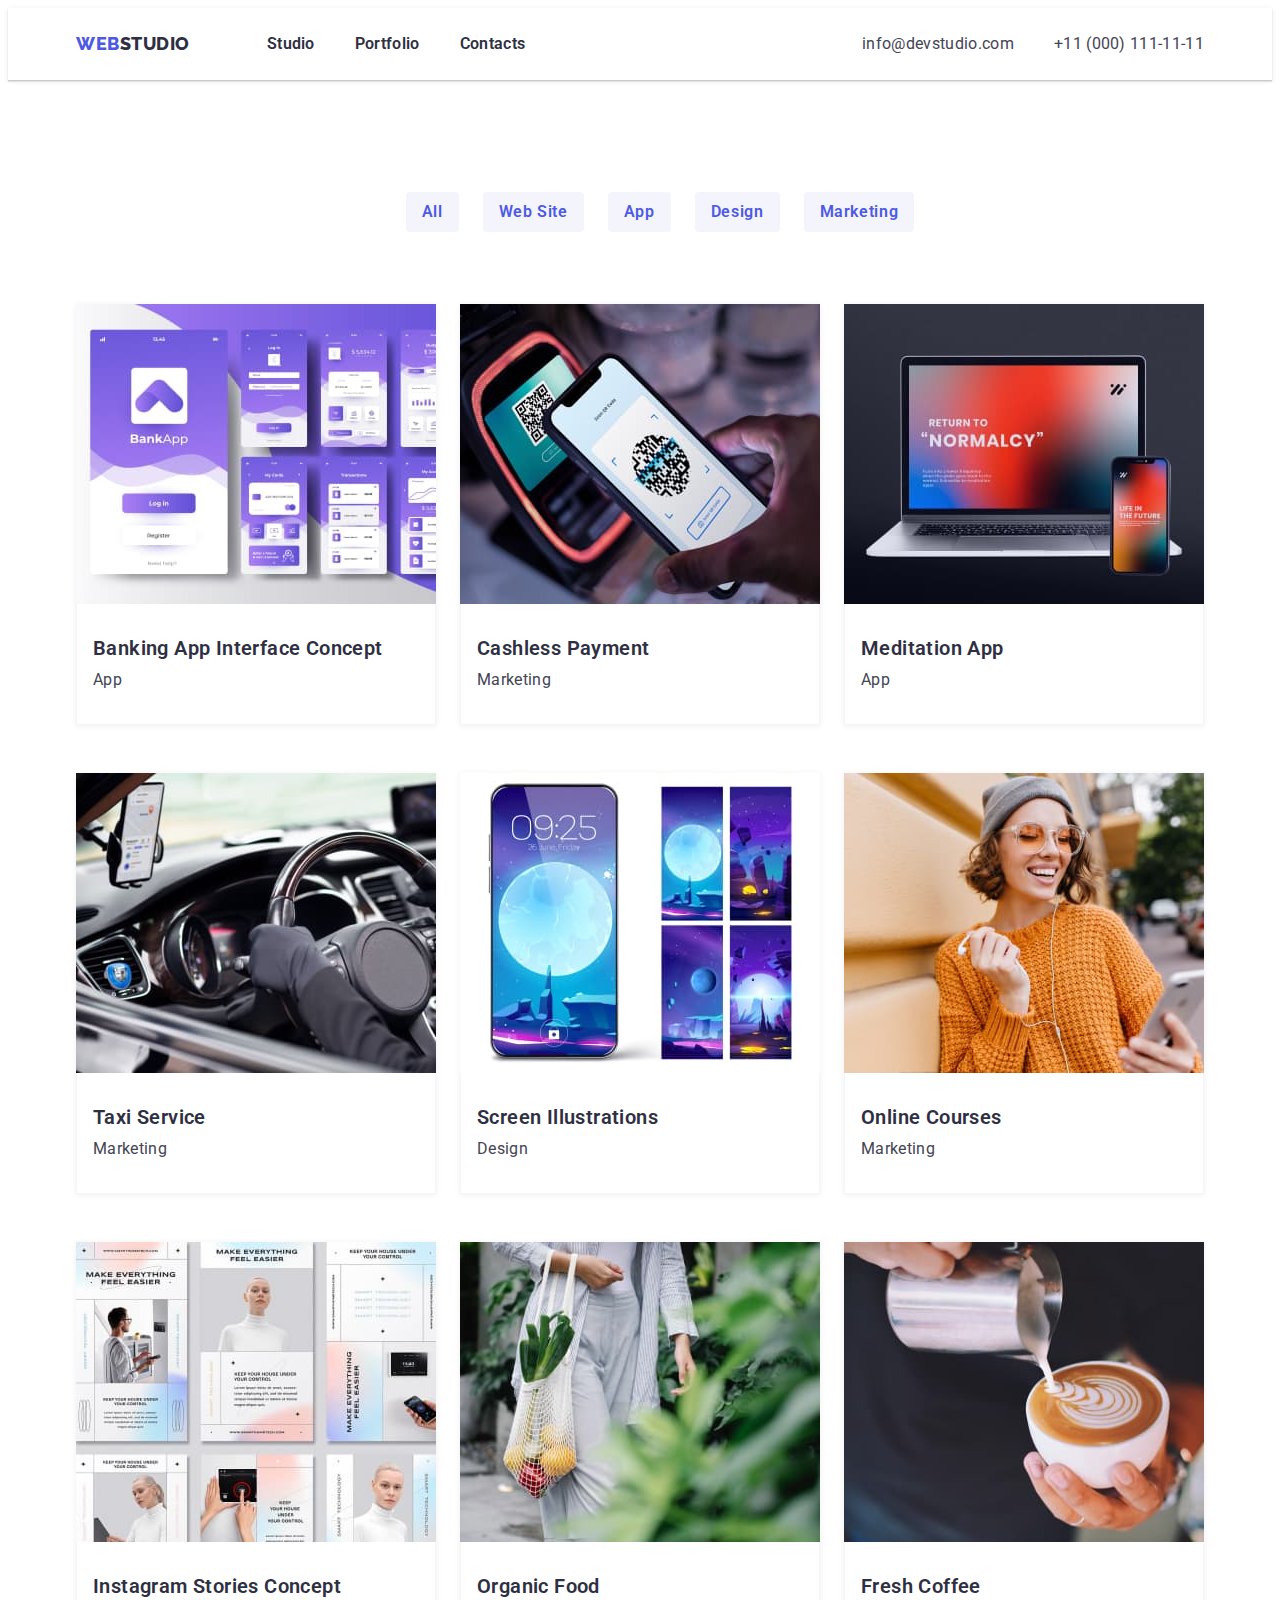
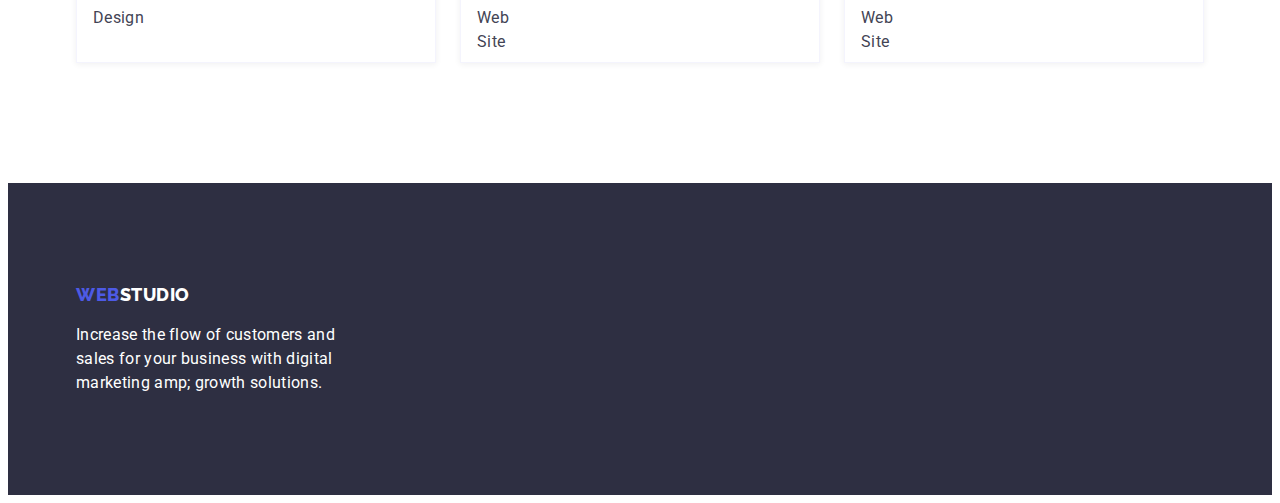
==== commit 005e2a62: "add new things in css" ====
--- a/portfolio.html
+++ b/portfolio.html
@@ -26,36 +26,36 @@
 
   <body>
     <!-- Header content -->
-    <header>
+    <header class="page-header">
       <div class="container">
-        <!-- Navigation -->
-        <nav>
-          <!-- Logo -->
+        <nav class="main-nav">
           <a href="./index.html" class="logo"
             ><span class="accent">WEB</span>STUDIO</a
           >
-          <!-- Navigation menu -->
-          <ul class="nav-link list">
-            <li class="item"><a href="./index.html" class="link">Studio</a></li>
+          <ul class="site-nav list">
+            <li class="item">
+              <a href="./index.html" class="link">Studio</a>
+            </li>
             <li class="item">
               <a href="./portfolio.html" class="link">Portfolio</a>
             </li>
             <li class="item"><a href="" class="link">Contacts</a></li>
           </ul>
         </nav>
-        <!-- Contacts in header -->
-        <ul class="contacts list">
-          <li class="item">
-            <a href="mailto:info@devstudio.com" class="contact-link"
-              >info@devstudio.com</a
-            >
-          </li>
-          <li class="item">
-            <a href="tel:+11(000)1111111" class="contact-link"
-              >+11 (000) 111-11-11</a
-            >
-          </li>
-        </ul>
+        <address class="address">
+          <ul class="contacts list">
+            <li class="item">
+              <a href="mailto:info@devstudio.com" class="contact-link"
+                >info@devstudio.com</a
+              >
+            </li>
+            <li class="item">
+              <a href="tel:+110001111111" class="contact-link"
+                >+11 (000) 111-11-11</a
+              >
+            </li>
+          </ul>
+        </address>
       </div>
     </header>
 
@@ -66,7 +66,7 @@
         <div class="container">
           <h1 class="visually-hidden">Portfolio</h1>
           <!-- Filter buttons -->
-          <ul class="list">
+          <ul class="button-list">
             <li class="item">
               <button type="button" class="filter-btn">All</button>
             </li>
@@ -217,15 +217,15 @@
     </main>
 
     <!-- Footer content -->
+
     <footer class="footer">
-      <!-- Logo and motto -->
-      <div>
+      <div class="container">
         <a href="./index.html" class="logo"
           ><span class="accent">WEB</span>STUDIO</a
         >
         <p class="footer-descriptoin">
           Increase the flow of customers and sales for your business with
-          digital marketing & growth solutions.
+          digital marketing amp; growth solutions.
         </p>
       </div>
     </footer>
--- a/css/style.css
+++ b/css/style.css
@@ -77,7 +77,8 @@
     }
   
   .section {
-    padding: 120px 0;
+    padding: 120px 0px;
+    padding-bottom: 0px;
     }
 
   .list {
@@ -224,7 +225,10 @@
     /* temporary background color because text color is white */
     /* width: 492px;
     margin: 0 auto 48px; */
-
+    width: 500px;
+    margin-left:auto; 
+    margin-right: auto;
+    margin-bottom: 48px;
     background-color: #2e2f42;
     color: var(--secondary-text-color);
     font-weight: 500;
@@ -298,6 +302,8 @@
     line-height: 1.2;
     letter-spacing: 0.02em;
   }
+
+  
   
   .advantage-description,
   .position {
@@ -317,8 +323,13 @@
     gap: 24px;
     }
 
+ .products {
+    display: flex;
+    flex-wrap: wrap;
+    gap: 24px;
+  }
+
   .advantages-title .item {
-      flex-basis: calc(100% / 4 - var(--primary-margin-btwn-items));
       margin-left: var(--primary-margin-btwn-items);  
       padding-bottom: 0;
         }
@@ -327,14 +338,13 @@
   /* MAIN CONTENT */
 
     .item {
-      flex-basis: calc(100% / 3 - var(--primary-margin-btwn-items));
+     
       margin-left: var(--primary-margin-btwn-items);
   
 
     }
   
-    .team .item {
-      flex-basis: calc(100% / 4 - var(--primary-margin-btwn-items));
+    .team .item {    
       margin-left: var(--primary-margin-btwn-items);
       box-shadow: 0px 1px 6px rgba(46, 47, 66, 0.08), 0px 1px 1px rgba(46, 47, 66, 0.16), 0px 2px 1px rgba(46, 47, 66, 0.08);
       border-radius: 0px 0px 4px 4px;
@@ -380,20 +390,33 @@
   
   /* Portfolio items */
 
+  .button-list{
+display: flex;
+gap: 24px;
+justify-content: center;
+margin-bottom: 72px;
+list-style: none;
+}
+
+
+
+
     .portfolio {
       padding-top: 96px;
+      padding-bottom: 120px;
     }
       .work-examples {
           display: flex;
           flex-wrap: wrap;
-          margin-left: calc(-1 * var(--primary-margin-btwn-items));
-          margin-top: calc(-2 * var(--primary-margin-btwn-items));
+          /* margin-left: calc(-1 * var(--primary-margin-btwn-items));
+          margin-top: calc(-2 * var(--primary-margin-btwn-items)); */
+          row-gap: 48px;  
+          column-gap: 24px;
         }
       
         .work-examples>.item {
-          flex-basis: calc(100% / 3 - var(--primary-margin-btwn-items));
-          margin-left: var(--primary-margin-btwn-items);
-          margin-top: calc(2 * var(--primary-margin-btwn-items));
+          /* margin-left: var(--primary-margin-btwn-items);
+          margin-top: calc(2 * var(--primary-margin-btwn-items)); */
       
           box-shadow: 0px 1px 6px rgba(46, 47, 66, 0.08);
         }
@@ -444,16 +467,19 @@
       
   }
   
-  .footer .logo,
+  .footer .logo {
+    display: block;
+    color: var(--secondary-text-color);
+    margin-right: 0;
+    margin-bottom: 16px;    
+  }
+  
   .footer-descriptoin {
     display: block;
     color: var(--secondary-text-color);
-    margin-right: 0;
-    margin-bottom: 16px ;
-  }
-  
-  .footer-descriptoin {
+
     width: 264px;
     line-height: 1.5;
     letter-spacing: 0.02em;
+    
   }